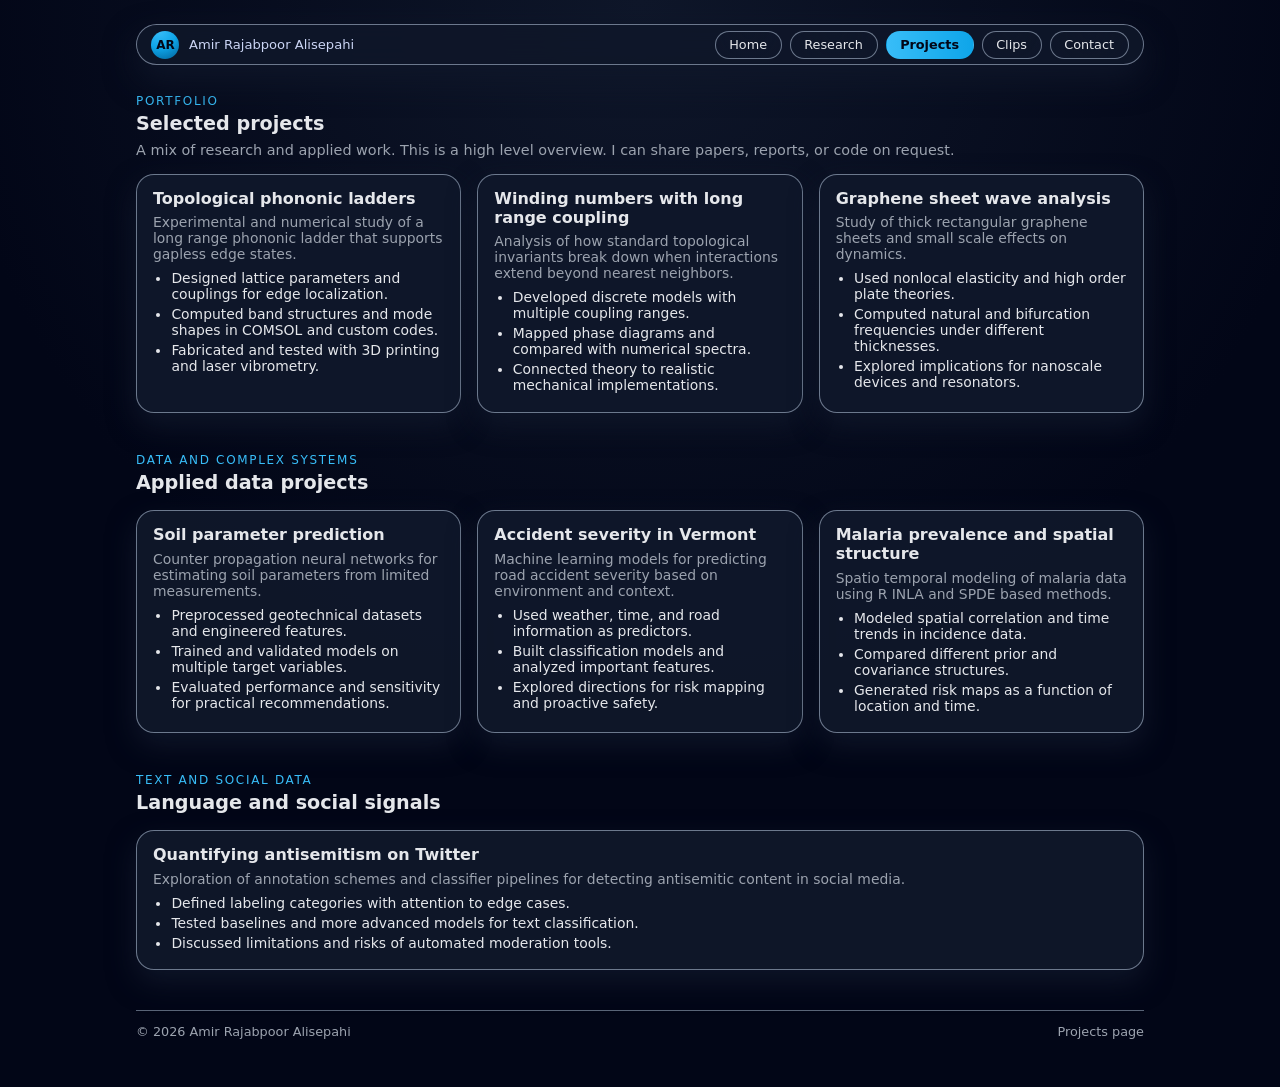
==== research.html @ 7afd6ca3 "Create research.html for project portfolio This file contains a portfolio webpage for Amir Rajabpoor" ====
<!DOCTYPE html>
<html lang="en">
<head>
  <meta charset="UTF-8" />
  <title>Projects - Amir Rajabpoor Alisepahi</title>
  <meta name="viewport" content="width=device-width, initial-scale=1" />
  <meta
    name="description"
    content="Project portfolio for Amir Rajabpoor Alisepahi, including metamaterials, thermo mechanical stacks, and data and complex systems projects."
  />
  <link rel="stylesheet" href="styles.css" />
</head>
<body>
  <div class="page-shell">

    <header class="site-header">
      <div class="site-header-left">
        <div class="site-logo">AR</div>
        <div class="site-title">Amir Rajabpoor Alisepahi</div>
      </div>
      <nav class="site-nav">
        <a href="index.html">Home</a>
        <a href="research.html">Research</a>
        <a href="projects.html" class="active">Projects</a>
        <a href="clips.html">Clips</a>
        <a href="contact.html">Contact</a>
      </nav>
    </header>

    <section class="section">
      <div class="section-header">
        <div class="section-kicker">Portfolio</div>
        <h2 class="section-title">Selected projects</h2>
        <p class="section-lead">
          A mix of research and applied work. This is a high level overview. I can share papers, reports,
          or code on request.
        </p>
      </div>

      <div class="grid-3">
        <div class="card">
          <h3>Topological phononic ladders</h3>
          <p>
            Experimental and numerical study of a long range phononic ladder that supports gapless edge states.
          </p>
          <ul>
            <li>Designed lattice parameters and couplings for edge localization.</li>
            <li>Computed band structures and mode shapes in COMSOL and custom codes.</li>
            <li>Fabricated and tested with 3D printing and laser vibrometry.</li>
          </ul>
        </div>

        <div class="card">
          <h3>Winding numbers with long range coupling</h3>
          <p>
            Analysis of how standard topological invariants break down when interactions extend beyond nearest neighbors.
          </p>
          <ul>
            <li>Developed discrete models with multiple coupling ranges.</li>
            <li>Mapped phase diagrams and compared with numerical spectra.</li>
            <li>Connected theory to realistic mechanical implementations.</li>
          </ul>
        </div>

        <div class="card">
          <h3>Graphene sheet wave analysis</h3>
          <p>
            Study of thick rectangular graphene sheets and small scale effects on dynamics.
          </p>
          <ul>
            <li>Used nonlocal elasticity and high order plate theories.</li>
            <li>Computed natural and bifurcation frequencies under different thicknesses.</li>
            <li>Explored implications for nanoscale devices and resonators.</li>
          </ul>
        </div>
      </div>
    </section>

    <section class="section">
      <div class="section-header">
        <div class="section-kicker">Data and complex systems</div>
        <h2 class="section-title">Applied data projects</h2>
      </div>

      <div class="grid-3">
        <div class="card">
          <h3>Soil parameter prediction</h3>
          <p>
            Counter propagation neural networks for estimating soil parameters from limited measurements.
          </p>
          <ul>
            <li>Preprocessed geotechnical datasets and engineered features.</li>
            <li>Trained and validated models on multiple target variables.</li>
            <li>Evaluated performance and sensitivity for practical recommendations.</li>
          </ul>
        </div>

        <div class="card">
          <h3>Accident severity in Vermont</h3>
          <p>
            Machine learning models for predicting road accident severity based on environment and context.
          </p>
          <ul>
            <li>Used weather, time, and road information as predictors.</li>
            <li>Built classification models and analyzed important features.</li>
            <li>Explored directions for risk mapping and proactive safety.</li>
          </ul>
        </div>

        <div class="card">
          <h3>Malaria prevalence and spatial structure</h3>
          <p>
            Spatio temporal modeling of malaria data using R INLA and SPDE based methods.
          </p>
          <ul>
            <li>Modeled spatial correlation and time trends in incidence data.</li>
            <li>Compared different prior and covariance structures.</li>
            <li>Generated risk maps as a function of location and time.</li>
          </ul>
        </div>
      </div>
    </section>

    <section class="section">
      <div class="section-header">
        <div class="section-kicker">Text and social data</div>
        <h2 class="section-title">Language and social signals</h2>
      </div>

      <div class="card">
        <h3>Quantifying antisemitism on Twitter</h3>
        <p>
          Exploration of annotation schemes and classifier pipelines for detecting antisemitic content in social media.
        </p>
        <ul>
          <li>Defined labeling categories with attention to edge cases.</li>
          <li>Tested baselines and more advanced models for text classification.</li>
          <li>Discussed limitations and risks of automated moderation tools.</li>
        </ul>
      </div>
    </section>

    <footer class="site-footer">
      <span>© <span id="year"></span> Amir Rajabpoor Alisepahi</span>
      <span>Projects page</span>
    </footer>
  </div>

  <script>
    const yearEl = document.getElementById("year");
    if (yearEl) {
      yearEl.textContent = new Date().getFullYear();
    }
  </script>
</body>
</html>
---- styles.css ----
/* Global */

* {
  box-sizing: border-box;
}

body {
  margin: 0;
  font-family: system-ui, -apple-system, BlinkMacSystemFont, "Segoe UI", sans-serif;
  background: radial-gradient(circle at top, #0f172a, #020617 55%);
  color: #e5e7eb;
}

a {
  color: #38bdf8;
  text-decoration: none;
}

a:hover {
  text-decoration: underline;
}

.page-shell {
  max-width: 1040px;
  margin: 0 auto;
  padding: 1.5rem 1rem 3rem 1rem;
}

/* Top navigation bar */

.site-header {
  position: sticky;
  top: 0;
  z-index: 20;
  backdrop-filter: blur(14px);
  background: rgba(15, 23, 42, 0.9);
  border-radius: 999px;
  border: 1px solid rgba(148, 163, 184, 0.7);
  padding: 0.35rem 0.9rem;
  margin-bottom: 1.8rem;
  display: flex;
  align-items: center;
  justify-content: space-between;
  box-shadow: 0 14px 32px rgba(15, 23, 42, 0.9);
}

.site-header-left {
  display: flex;
  align-items: center;
  gap: 0.6rem;
}

.site-logo {
  width: 28px;
  height: 28px;
  border-radius: 999px;
  background: radial-gradient(circle at 30% 0, #38bdf8, #0ea5e9 50%, #0369a1 95%);
  display: flex;
  align-items: center;
  justify-content: center;
  font-size: 0.75rem;
  font-weight: 700;
  color: #020617;
}

.site-title {
  font-size: 0.82rem;
  color: #cbd5f5;
}

.site-nav {
  display: flex;
  gap: 0.5rem;
  flex-wrap: wrap;
}

.site-nav a {
  font-size: 0.8rem;
  padding: 0.35rem 0.85rem;
  border-radius: 999px;
  border: 1px solid rgba(148, 163, 184, 0.7);
  color: #e5e7eb;
  text-decoration: none;
  background: radial-gradient(circle at top, rgba(15, 23, 42, 0.9), rgba(15, 23, 42, 0.6));
}

.site-nav a:hover {
  border-color: #38bdf8;
  background: radial-gradient(circle at top, rgba(56, 189, 248, 0.24), rgba(15, 23, 42, 0.95));
}

.site-nav a.active {
  border-color: transparent;
  background: linear-gradient(to right, #38bdf8, #0ea5e9);
  color: #020617;
  font-weight: 600;
}

@media (max-width: 720px) {
  .site-header {
    flex-direction: column;
    align-items: flex-start;
    border-radius: 18px;
    gap: 0.5rem;
  }
}

/* Sections */

.section {
  margin-bottom: 2.5rem;
}

.section-header {
  margin-bottom: 1rem;
}

.section-kicker {
  font-size: 0.75rem;
  text-transform: uppercase;
  letter-spacing: 0.14em;
  color: #38bdf8;
  margin-bottom: 0.25rem;
}

.section-title {
  margin: 0;
  font-size: 1.2rem;
}

.section-lead {
  margin: 0.4rem 0 0;
  font-size: 0.9rem;
  color: #9ca3af;
}

/* Hero on home page */

.hero {
  margin-top: 1.2rem;
  margin-bottom: 2.2rem;
  padding: 1.4rem;
  border-radius: 26px;
  border: 1px solid rgba(148, 163, 184, 0.75);
  background:
    radial-gradient(circle at 0 0, rgba(56, 189, 248, 0.14), transparent 60%),
    radial-gradient(circle at 100% 0, rgba(37, 99, 235, 0.2), transparent 60%),
    linear-gradient(to bottom right, #020617, #020617);
  display: grid;
  grid-template-columns: minmax(0, 3fr) minmax(0, 2.2fr);
  gap: 1.4rem;
  box-shadow: 0 18px 40px rgba(15, 23, 42, 0.85);
}

@media (max-width: 880px) {
  .hero {
    grid-template-columns: 1fr;
  }
}

.hero-left {
  padding-right: 0.5rem;
}

.hero-eyebrow {
  font-size: 0.75rem;
  text-transform: uppercase;
  letter-spacing: 0.12em;
  color: #38bdf8;
  margin-bottom: 0.3rem;
}

.hero-title {
  margin: 0;
  font-size: clamp(1.9rem, 2.4vw, 2.2rem);
}

.hero-subtitle {
  margin: 0.5rem 0 0.9rem;
  font-size: 0.96rem;
  color: #cbd5f5;
}

.hero-list {
  list-style: none;
  padding: 0;
  margin: 0 0 1.1rem;
  font-size: 0.9rem;
}

.hero-list li {
  margin-bottom: 0.3rem;
  position: relative;
  padding-left: 1.2rem;
}

.hero-list li::before {
  content: "";
  width: 6px;
  height: 6px;
  border-radius: 999px;
  background: #38bdf8;
  position: absolute;
  left: 0.4rem;
  top: 0.6rem;
}

.hero-meta {
  display: flex;
  flex-wrap: wrap;
  gap: 0.6rem;
  margin-bottom: 1rem;
  font-size: 0.8rem;
  color: #9ca3af;
}

.chip {
  padding: 0.3rem 0.75rem;
  border-radius: 999px;
  border: 1px solid rgba(148, 163, 184, 0.7);
  background: radial-gradient(circle at top, rgba(148, 163, 184, 0.16), rgba(15, 23, 42, 0.95));
}

.hero-actions {
  display: flex;
  flex-wrap: wrap;
  gap: 0.7rem;
}

.btn {
  display: inline-flex;
  align-items: center;
  justify-content: center;
  padding: 0.45rem 1.05rem;
  border-radius: 999px;
  border: 1px solid rgba(148, 163, 184, 0.7);
  font-size: 0.86rem;
  cursor: pointer;
  text-decoration: none;
  color: #e5e7eb;
  background: rgba(15, 23, 42, 0.9);
}

.btn-primary {
  background: linear-gradient(to right, #38bdf8, #0ea5e9);
  border-color: transparent;
  color: #020617;
  font-weight: 600;
}

.btn-primary:hover {
  filter: brightness(1.06);
}

.btn-outline:hover {
  border-color: #38bdf8;
}

/* Hero right card */

.hero-right {
  border-radius: 20px;
  border: 1px solid rgba(148, 163, 184, 0.7);
  background: rgba(15, 23, 42, 0.96);
  padding: 1rem;
  display: flex;
  flex-direction: column;
  gap: 0.7rem;
  font-size: 0.86rem;
}

.hero-right h2 {
  margin: 0;
  font-size: 0.98rem;
}

.hero-right p {
  margin: 0;
  color: #9ca3af;
}

.hero-right ul {
  list-style: none;
  padding: 0;
  margin: 0.4rem 0 0.7rem;
}

.hero-right li {
  margin-bottom: 0.3rem;
}

.hero-pills {
  display: flex;
  flex-wrap: wrap;
  gap: 0.35rem;
}

.hero-pill {
  font-size: 0.78rem;
  padding: 0.22rem 0.7rem;
  border-radius: 999px;
  border: 1px solid rgba(148, 163, 184, 0.65);
  color: #9ca3af;
}

/* Reusable grid and cards */

.grid-3 {
  display: grid;
  gap: 1rem;
  grid-template-columns: repeat(3, minmax(0, 1fr));
}

@media (max-width: 960px) {
  .grid-3 {
    grid-template-columns: 1fr;
  }
}

.card {
  border-radius: 18px;
  border: 1px solid rgba(148, 163, 184, 0.7);
  background: rgba(15, 23, 42, 0.96);
  padding: 0.9rem 1rem;
  box-shadow: 0 12px 28px rgba(15, 23, 42, 0.9);
  font-size: 0.87rem;
}

.card h3 {
  margin: 0 0 0.4rem;
  font-size: 1rem;
}

.card p {
  margin: 0 0 0.5rem;
  color: #9ca3af;
}

.card ul {
  margin: 0;
  padding-left: 1.15rem;
}

.card li {
  margin-bottom: 0.25rem;
}

/* Simple footer */

.site-footer {
  border-top: 1px solid rgba(148, 163, 184, 0.6);
  margin-top: 1rem;
  padding-top: 0.8rem;
  font-size: 0.8rem;
  color: #9ca3af;
  display: flex;
  flex-wrap: wrap;
  justify-content: space-between;
  gap: 0.5rem;
}
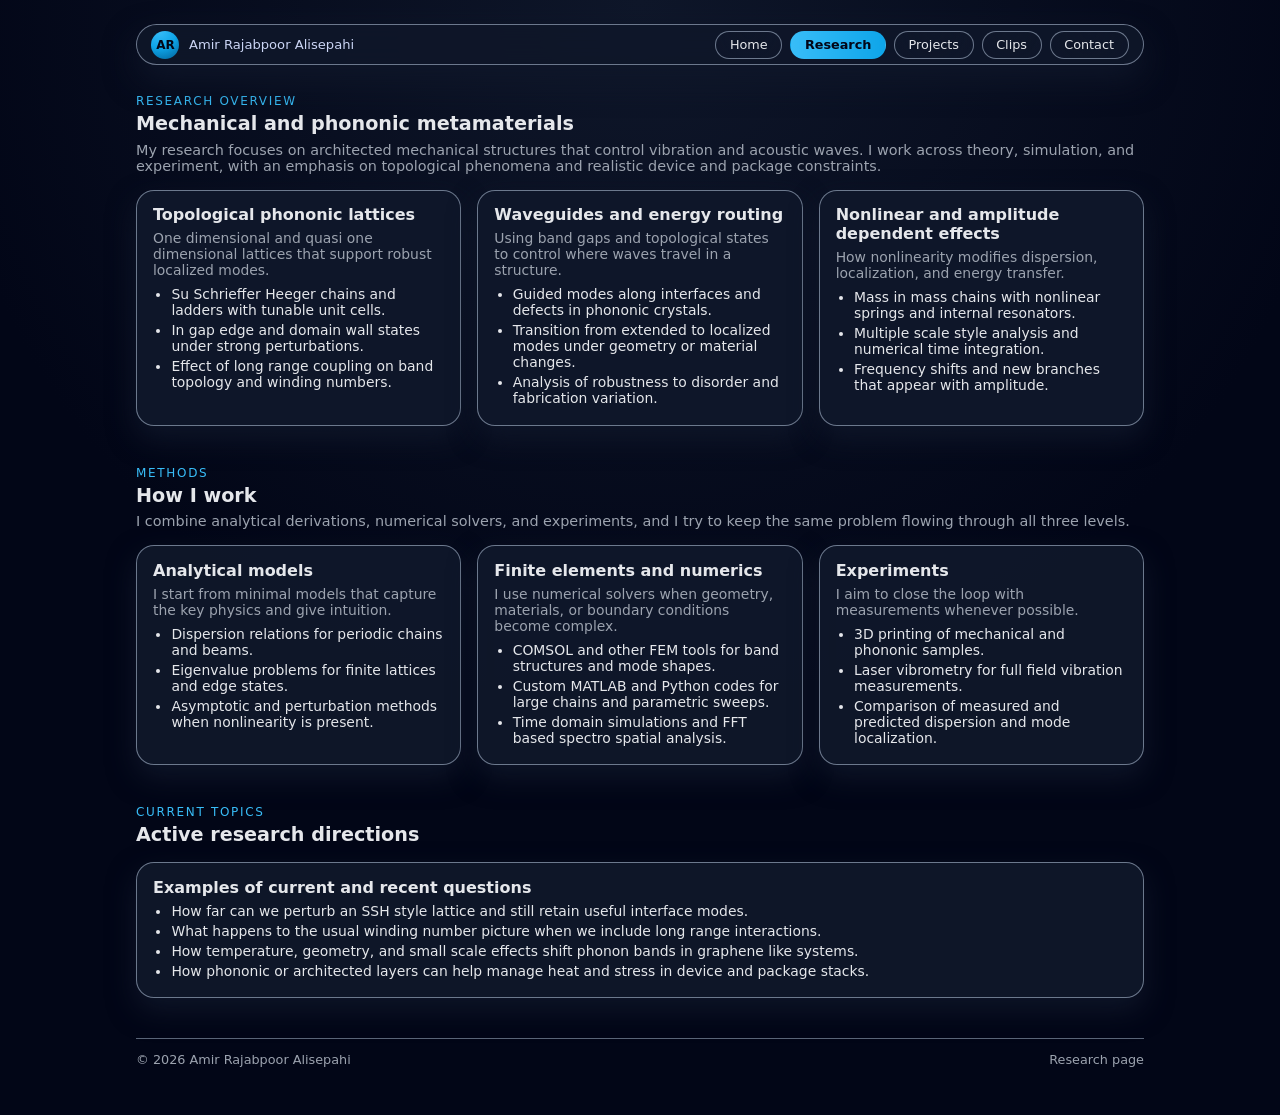
==== commit 64e9d7b8: "Revise research.html for updated content and structure Updated the title and meta description to ref" ====
--- a/research.html
+++ b/research.html
@@ -2,11 +2,11 @@
 <html lang="en">
 <head>
   <meta charset="UTF-8" />
-  <title>Projects - Amir Rajabpoor Alisepahi</title>
+  <title>Research - Amir Rajabpoor Alisepahi</title>
   <meta name="viewport" content="width=device-width, initial-scale=1" />
   <meta
     name="description"
-    content="Project portfolio for Amir Rajabpoor Alisepahi, including metamaterials, thermo mechanical stacks, and data and complex systems projects."
+    content="Research by Amir Rajabpoor Alisepahi on mechanical and phononic metamaterials, wave propagation, and thermo mechanical behavior of device and package stacks."
   />
   <link rel="stylesheet" href="styles.css" />
 </head>
@@ -20,8 +20,8 @@
       </div>
       <nav class="site-nav">
         <a href="index.html">Home</a>
-        <a href="research.html">Research</a>
-        <a href="projects.html" class="active">Projects</a>
+        <a href="research.html" class="active">Research</a>
+        <a href="projects.html">Projects</a>
         <a href="clips.html">Clips</a>
         <a href="contact.html">Contact</a>
       </nav>
@@ -29,48 +29,49 @@
 
     <section class="section">
       <div class="section-header">
-        <div class="section-kicker">Portfolio</div>
-        <h2 class="section-title">Selected projects</h2>
+        <div class="section-kicker">Research overview</div>
+        <h2 class="section-title">Mechanical and phononic metamaterials</h2>
         <p class="section-lead">
-          A mix of research and applied work. This is a high level overview. I can share papers, reports,
-          or code on request.
+          My research focuses on architected mechanical structures that control vibration and acoustic waves.
+          I work across theory, simulation, and experiment, with an emphasis on topological phenomena
+          and realistic device and package constraints.
         </p>
       </div>
 
       <div class="grid-3">
         <div class="card">
-          <h3>Topological phononic ladders</h3>
+          <h3>Topological phononic lattices</h3>
           <p>
-            Experimental and numerical study of a long range phononic ladder that supports gapless edge states.
+            One dimensional and quasi one dimensional lattices that support robust localized modes.
           </p>
           <ul>
-            <li>Designed lattice parameters and couplings for edge localization.</li>
-            <li>Computed band structures and mode shapes in COMSOL and custom codes.</li>
-            <li>Fabricated and tested with 3D printing and laser vibrometry.</li>
+            <li>Su Schrieffer Heeger chains and ladders with tunable unit cells.</li>
+            <li>In gap edge and domain wall states under strong perturbations.</li>
+            <li>Effect of long range coupling on band topology and winding numbers.</li>
           </ul>
         </div>
 
         <div class="card">
-          <h3>Winding numbers with long range coupling</h3>
+          <h3>Waveguides and energy routing</h3>
           <p>
-            Analysis of how standard topological invariants break down when interactions extend beyond nearest neighbors.
+            Using band gaps and topological states to control where waves travel in a structure.
           </p>
           <ul>
-            <li>Developed discrete models with multiple coupling ranges.</li>
-            <li>Mapped phase diagrams and compared with numerical spectra.</li>
-            <li>Connected theory to realistic mechanical implementations.</li>
+            <li>Guided modes along interfaces and defects in phononic crystals.</li>
+            <li>Transition from extended to localized modes under geometry or material changes.</li>
+            <li>Analysis of robustness to disorder and fabrication variation.</li>
           </ul>
         </div>
 
         <div class="card">
-          <h3>Graphene sheet wave analysis</h3>
+          <h3>Nonlinear and amplitude dependent effects</h3>
           <p>
-            Study of thick rectangular graphene sheets and small scale effects on dynamics.
+            How nonlinearity modifies dispersion, localization, and energy transfer.
           </p>
           <ul>
-            <li>Used nonlocal elasticity and high order plate theories.</li>
-            <li>Computed natural and bifurcation frequencies under different thicknesses.</li>
-            <li>Explored implications for nanoscale devices and resonators.</li>
+            <li>Mass in mass chains with nonlinear springs and internal resonators.</li>
+            <li>Multiple scale style analysis and numerical time integration.</li>
+            <li>Frequency shifts and new branches that appear with amplitude.</li>
           </ul>
         </div>
       </div>
@@ -78,44 +79,48 @@
 
     <section class="section">
       <div class="section-header">
-        <div class="section-kicker">Data and complex systems</div>
-        <h2 class="section-title">Applied data projects</h2>
+        <div class="section-kicker">Methods</div>
+        <h2 class="section-title">How I work</h2>
+        <p class="section-lead">
+          I combine analytical derivations, numerical solvers, and experiments, and I try to keep the same problem
+          flowing through all three levels.
+        </p>
       </div>
 
       <div class="grid-3">
         <div class="card">
-          <h3>Soil parameter prediction</h3>
+          <h3>Analytical models</h3>
           <p>
-            Counter propagation neural networks for estimating soil parameters from limited measurements.
+            I start from minimal models that capture the key physics and give intuition.
           </p>
           <ul>
-            <li>Preprocessed geotechnical datasets and engineered features.</li>
-            <li>Trained and validated models on multiple target variables.</li>
-            <li>Evaluated performance and sensitivity for practical recommendations.</li>
+            <li>Dispersion relations for periodic chains and beams.</li>
+            <li>Eigenvalue problems for finite lattices and edge states.</li>
+            <li>Asymptotic and perturbation methods when nonlinearity is present.</li>
           </ul>
         </div>
 
         <div class="card">
-          <h3>Accident severity in Vermont</h3>
+          <h3>Finite elements and numerics</h3>
           <p>
-            Machine learning models for predicting road accident severity based on environment and context.
+            I use numerical solvers when geometry, materials, or boundary conditions become complex.
           </p>
           <ul>
-            <li>Used weather, time, and road information as predictors.</li>
-            <li>Built classification models and analyzed important features.</li>
-            <li>Explored directions for risk mapping and proactive safety.</li>
+            <li>COMSOL and other FEM tools for band structures and mode shapes.</li>
+            <li>Custom MATLAB and Python codes for large chains and parametric sweeps.</li>
+            <li>Time domain simulations and FFT based spectro spatial analysis.</li>
           </ul>
         </div>
 
         <div class="card">
-          <h3>Malaria prevalence and spatial structure</h3>
+          <h3>Experiments</h3>
           <p>
-            Spatio temporal modeling of malaria data using R INLA and SPDE based methods.
+            I aim to close the loop with measurements whenever possible.
           </p>
           <ul>
-            <li>Modeled spatial correlation and time trends in incidence data.</li>
-            <li>Compared different prior and covariance structures.</li>
-            <li>Generated risk maps as a function of location and time.</li>
+            <li>3D printing of mechanical and phononic samples.</li>
+            <li>Laser vibrometry for full field vibration measurements.</li>
+            <li>Comparison of measured and predicted dispersion and mode localization.</li>
           </ul>
         </div>
       </div>
@@ -123,26 +128,24 @@
 
     <section class="section">
       <div class="section-header">
-        <div class="section-kicker">Text and social data</div>
-        <h2 class="section-title">Language and social signals</h2>
+        <div class="section-kicker">Current topics</div>
+        <h2 class="section-title">Active research directions</h2>
       </div>
 
       <div class="card">
-        <h3>Quantifying antisemitism on Twitter</h3>
-        <p>
-          Exploration of annotation schemes and classifier pipelines for detecting antisemitic content in social media.
-        </p>
+        <h3>Examples of current and recent questions</h3>
         <ul>
-          <li>Defined labeling categories with attention to edge cases.</li>
-          <li>Tested baselines and more advanced models for text classification.</li>
-          <li>Discussed limitations and risks of automated moderation tools.</li>
+          <li>How far can we perturb an SSH style lattice and still retain useful interface modes.</li>
+          <li>What happens to the usual winding number picture when we include long range interactions.</li>
+          <li>How temperature, geometry, and small scale effects shift phonon bands in graphene like systems.</li>
+          <li>How phononic or architected layers can help manage heat and stress in device and package stacks.</li>
         </ul>
       </div>
     </section>
 
     <footer class="site-footer">
       <span>© <span id="year"></span> Amir Rajabpoor Alisepahi</span>
-      <span>Projects page</span>
+      <span>Research page</span>
     </footer>
   </div>
 
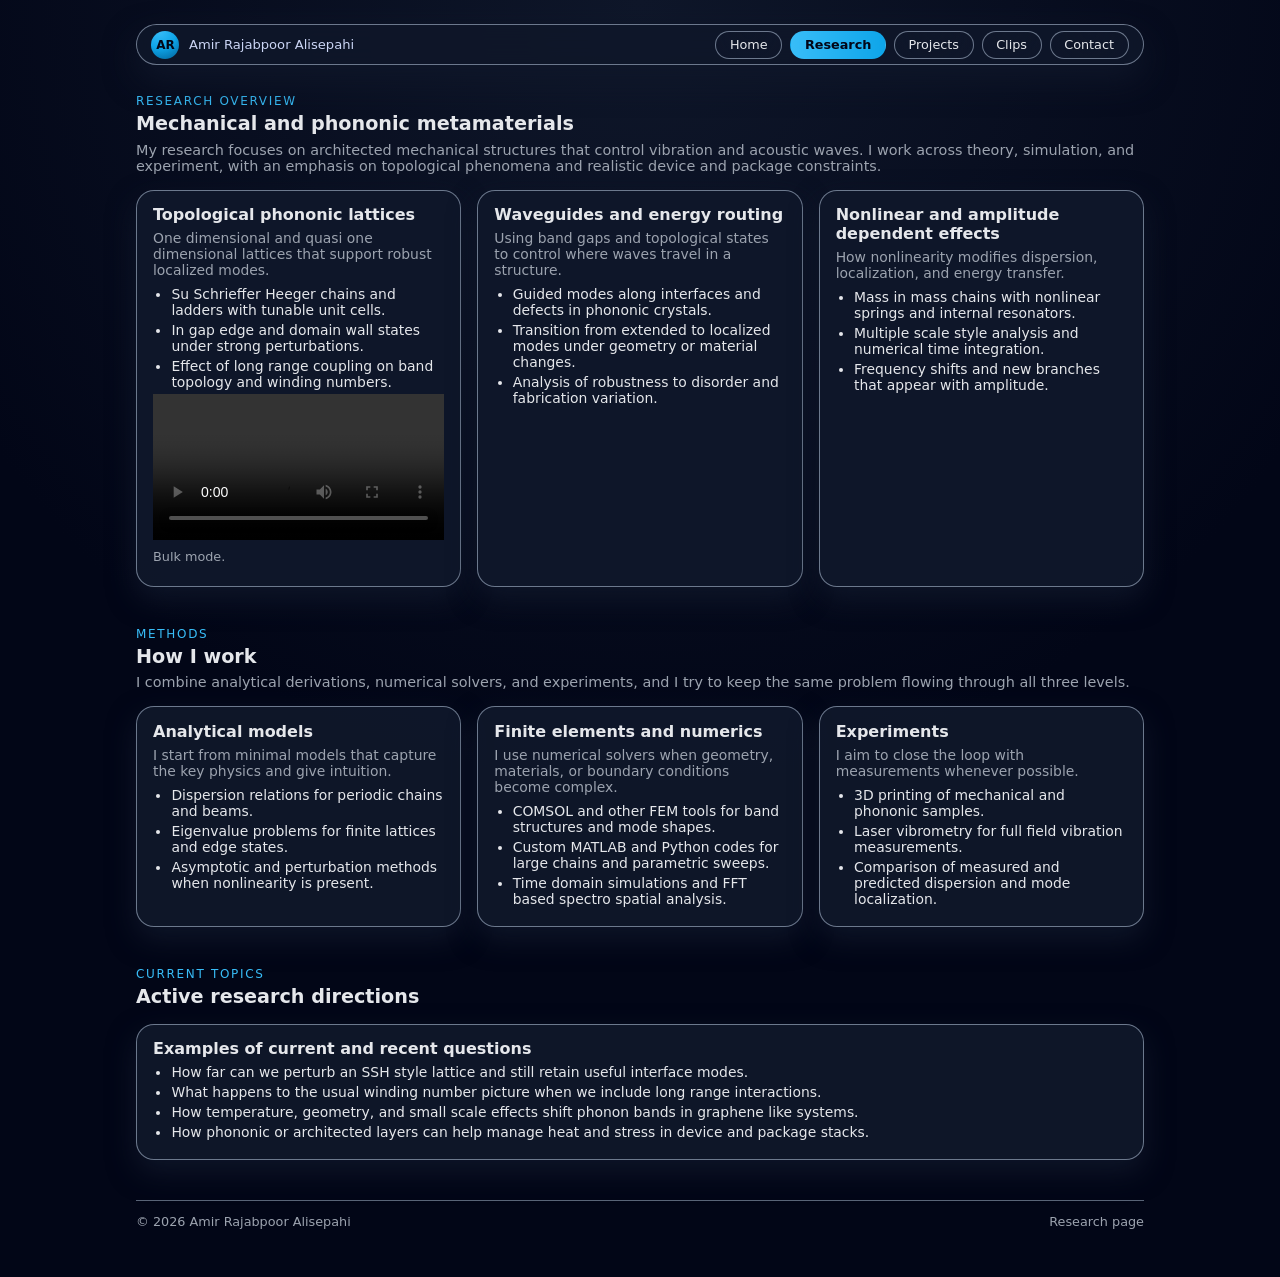
==== commit 58641c1e: "Update research.html" ====
--- a/research.html
+++ b/research.html
@@ -49,6 +49,15 @@
             <li>In gap edge and domain wall states under strong perturbations.</li>
             <li>Effect of long range coupling on band topology and winding numbers.</li>
           </ul>
+
+          <!-- Bulk mode clip -->
+          <video controls width="100%">
+            <source src="Bulk_mode.mp4" type="video/mp4" />
+            Your browser does not support the video tag.
+          </video>
+          <p style="margin-top:0.35rem;font-size:0.8rem;color:#9ca3af;">
+            Bulk mode.
+          </p>
         </div>
 
         <div class="card">
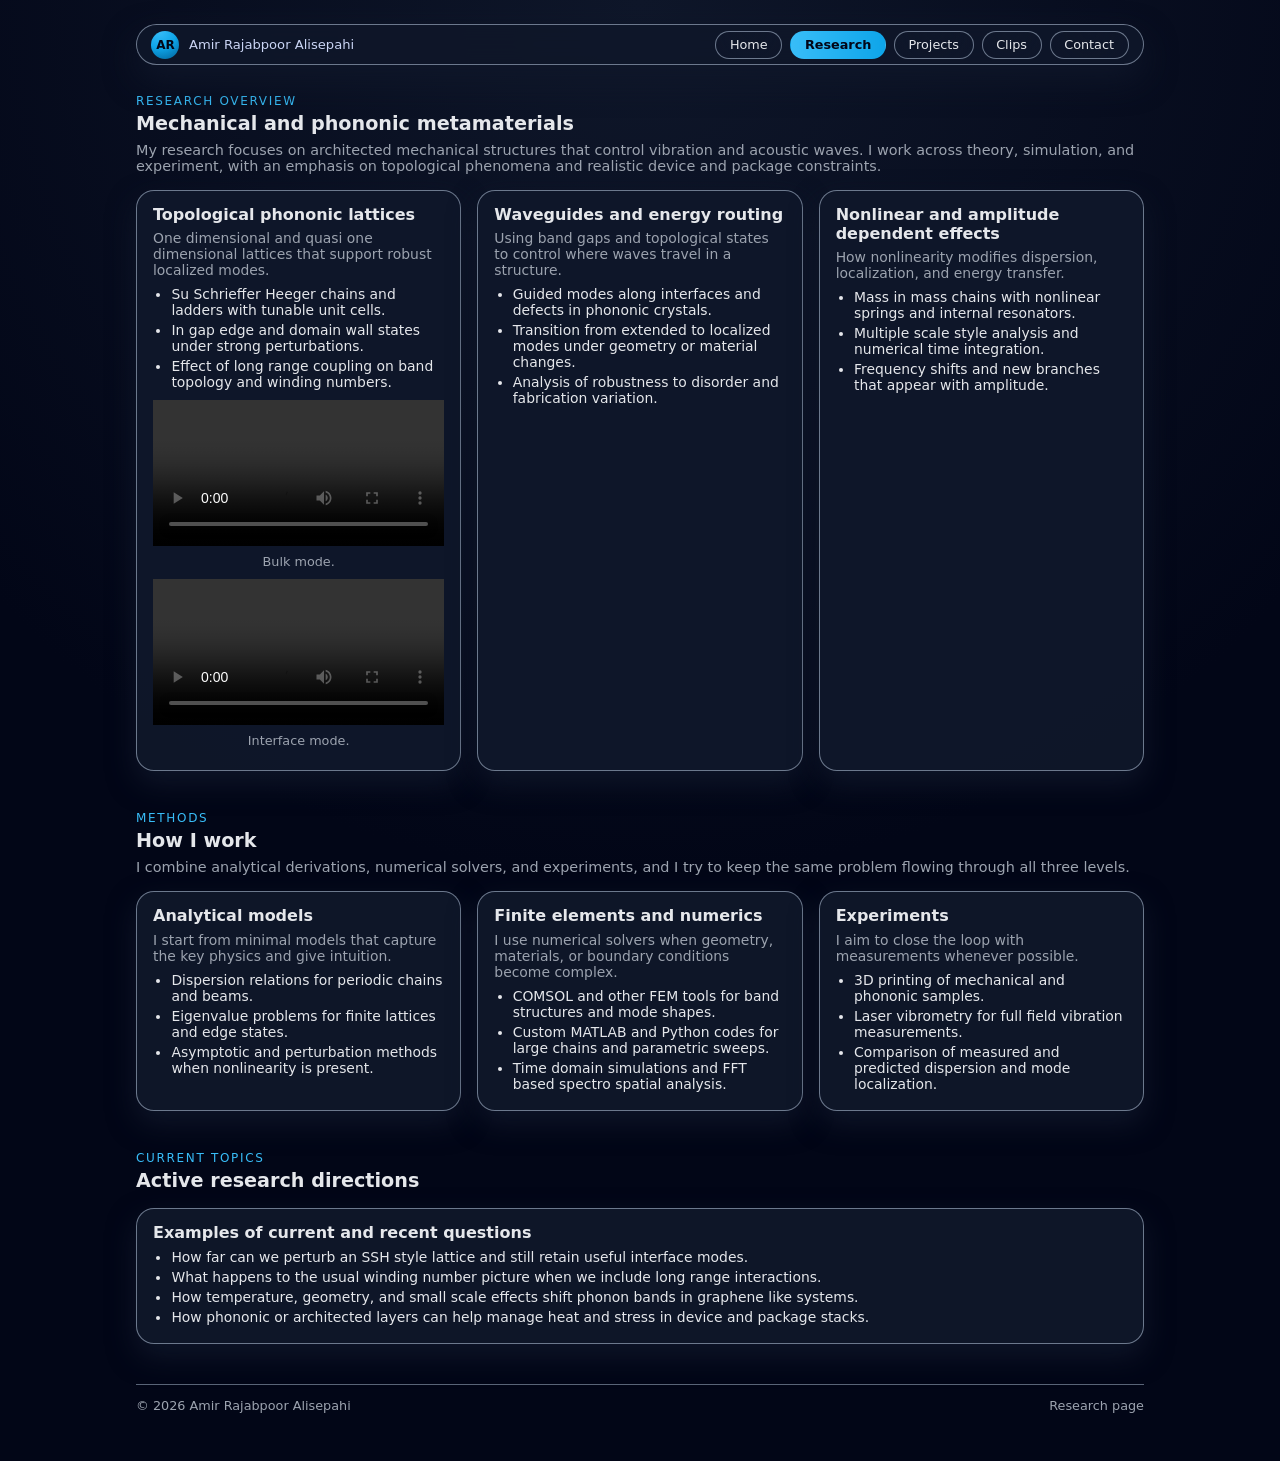
==== commit ae3d7b33: "Refactor video clips section with new layout Updated video section to include interface mode and imp" ====
--- a/research.html
+++ b/research.html
@@ -51,13 +51,26 @@
           </ul>
 
           <!-- Bulk mode clip -->
-          <video controls width="100%">
-            <source src="Bulk_mode.mp4" type="video/mp4" />
-            Your browser does not support the video tag.
-          </video>
-          <p style="margin-top:0.35rem;font-size:0.8rem;color:#9ca3af;">
-            Bulk mode.
-          </p>
+          <div style="margin-top:0.6rem; text-align:center;">
+            <video controls style="max-width:100%;">
+              <source src="Bulk_mode.mp4" type="video/mp4" />
+              Your browser does not support the video tag.
+            </video>
+            <p style="margin-top:0.35rem;font-size:0.8rem;color:#9ca3af;">
+              Bulk mode.
+            </p>
+          </div>
+
+          <!-- Interface mode clip -->
+          <div style="margin-top:0.6rem; text-align:center;">
+            <video controls style="max-width:100%;">
+              <source src="interface_mode.mp4" type="video/mp4" />
+              Your browser does not support the video tag.
+            </video>
+            <p style="margin-top:0.35rem;font-size:0.8rem;color:#9ca3af;">
+              Interface mode.
+            </p>
+          </div>
         </div>
 
         <div class="card">
